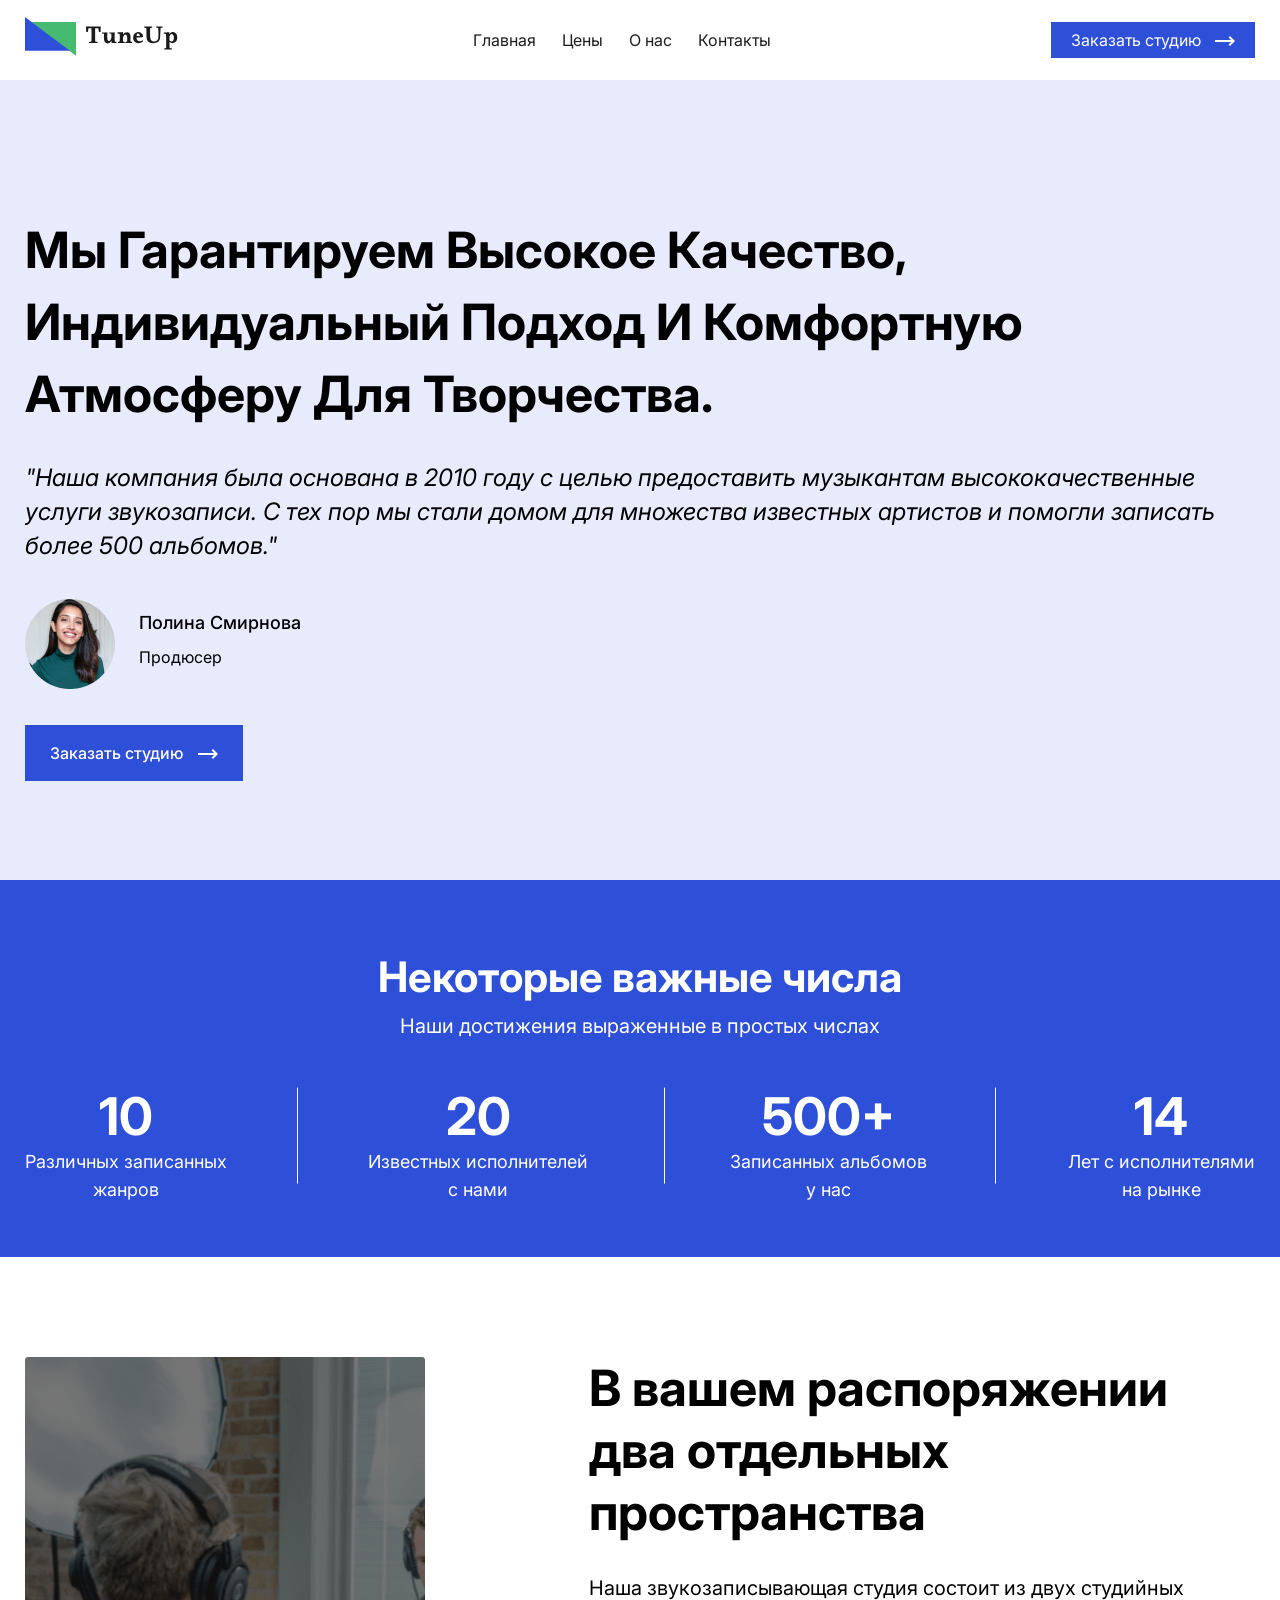
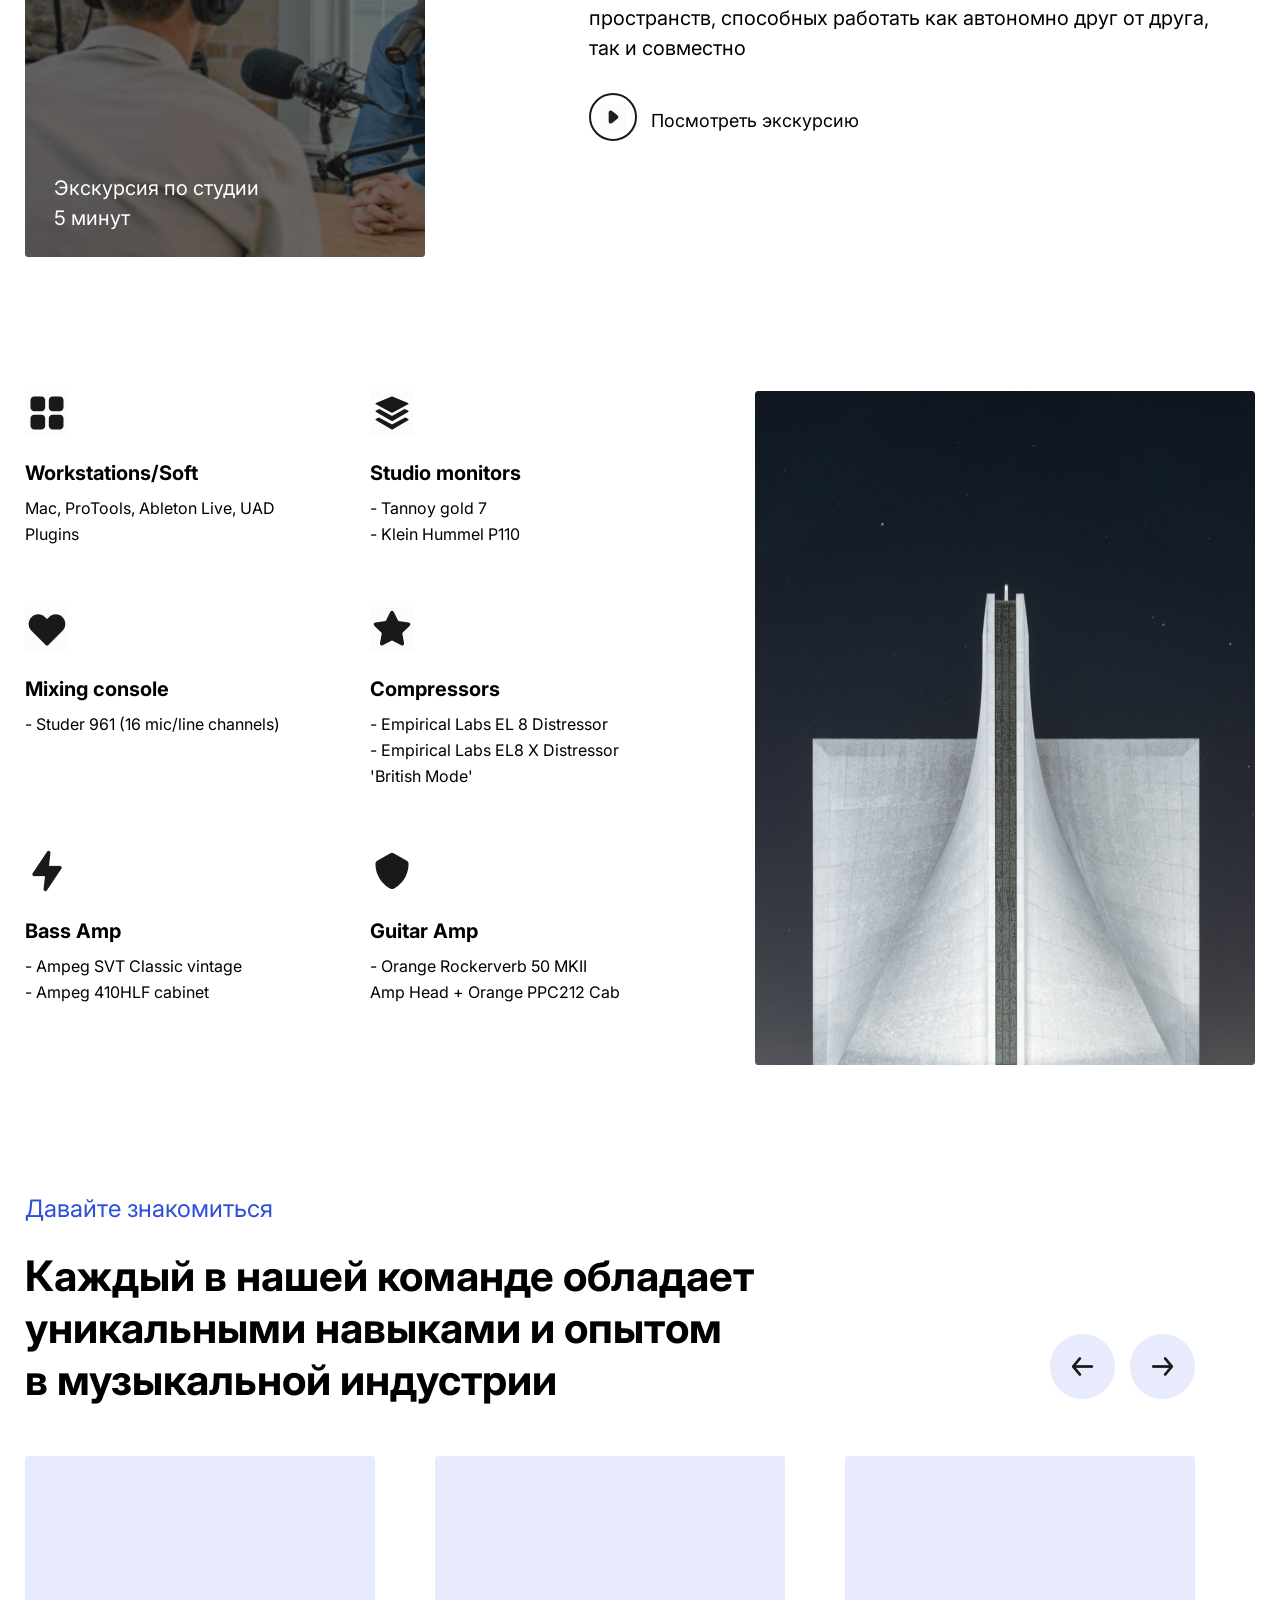
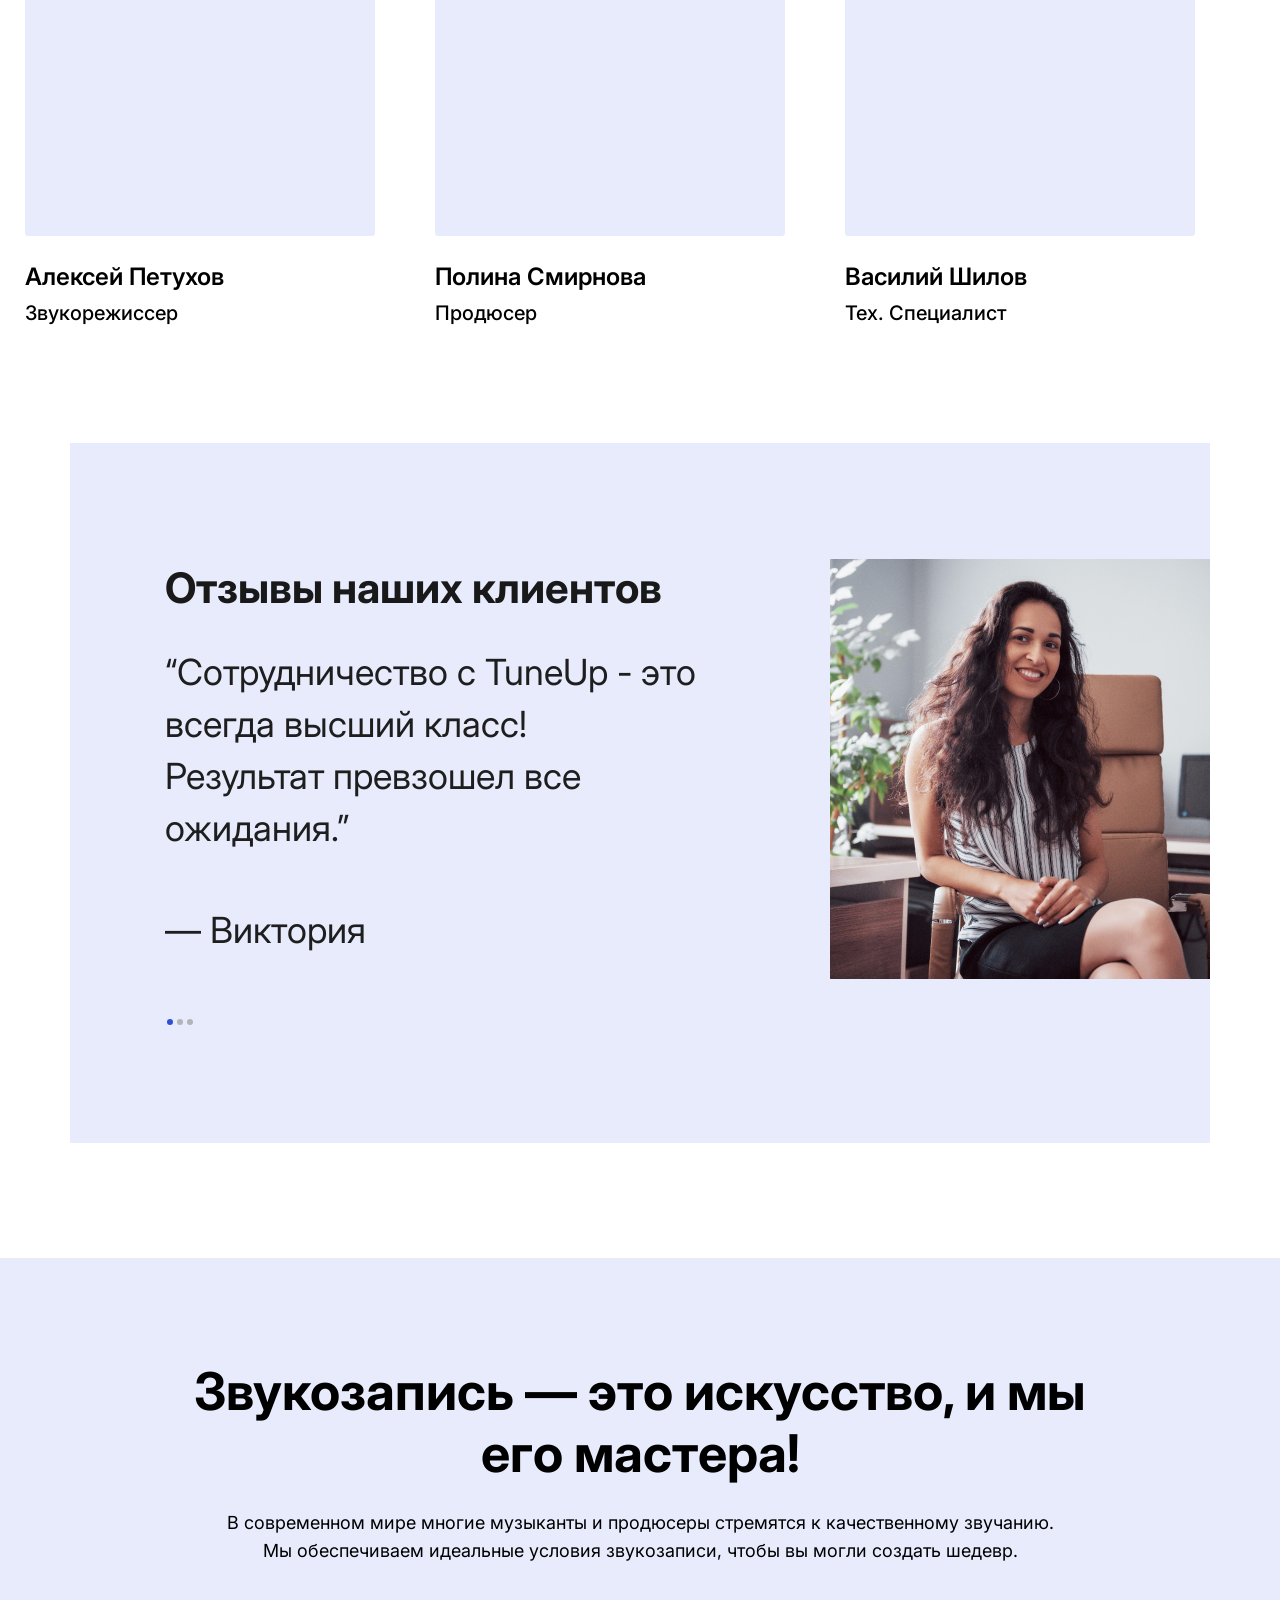
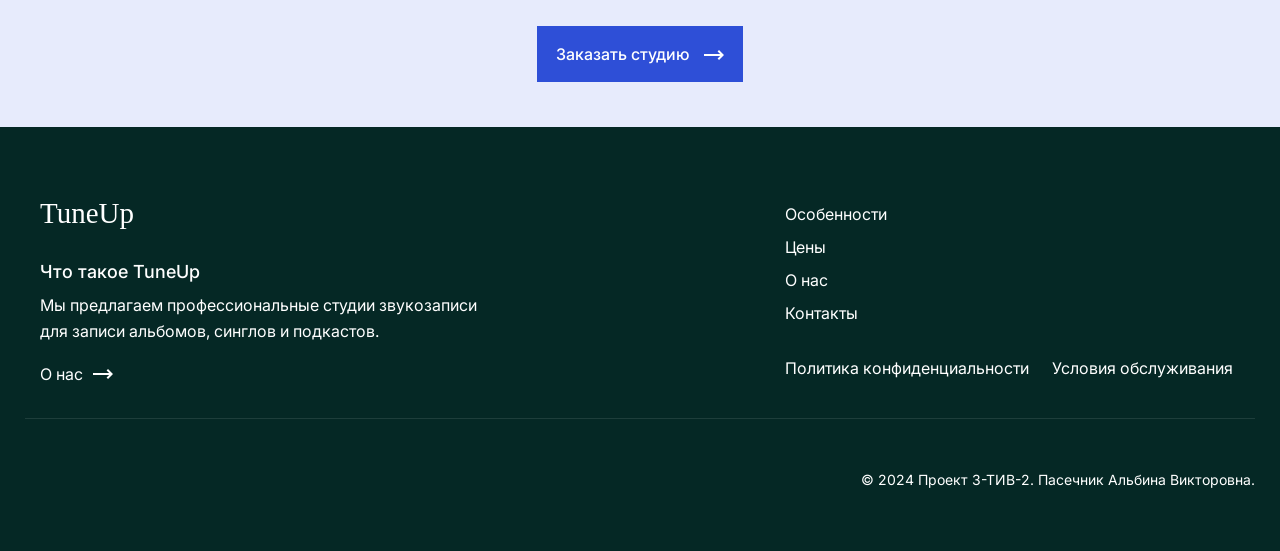
==== about.html @ cd6bf5fb "Add files via upload" ====
<!DOCTYPE html>
<html lang="ru">

<head>
    <meta charset="UTF-8">
    <meta name="viewport" content="width=device-with, initial-scale=1.0, user-scalable=0">
    <title>TuneUp - О нас</title>
    <link rel="stylesheet" href="css/reset.css">
    <link rel="stylesheet" href="css/slick.css">
    <link rel="stylesheet" href="css/style.css">
    <link rel="preconnect" href="https://fonts.googleapis.com">
    <link rel="preconnect" href="https://fonts.gstatic.com" crossorigin>
    <link
        href="https://fonts.googleapis.com/css2?family=Inter:ital,opsz,wght@0,14..32,100..900;1,14..32,100..900&display=swap"
        rel="stylesheet">
</head>

<body>
    <header id="header">
        <div class="container">
            <div class="header__top">
                <div class="logo">
                    <a href="main.html">
                        <img src="img/Logo.svg" alt="">
                    </a>
                </div>
                <nav class="menu">
                    <div class="menu__btn">
                        <span></span>
                    </div>
                    <ul class="menu__list">
                        <li><a href="main.html">Главная</a></li>
                        <li><a href="price.html">Цены</a></li>
                        <li><a href="about.html">О нас</a></li>
                        <li><a href="contacts.html">Контакты</a></li>
                    </ul>
                </nav>
                <div class="header-btn">
                    <a href="">Заказать студию</a>
                    <img src="img/long_right.svg" alt="">
                </div>
            </div>
        </div>
    </header>
    <section id="about__info">
        <div class="container">
            <div class="about__info-content">
                <h1 class="about__info-title">Мы гарантируем высокое качество, индивидуальный подход и комфортную
                    атмосферу для творчества.</h1>
                <p class="about__info-text">"Наша компания была основана в 2010 году с целью предоставить музыкантам
                    высококачественные услуги звукозаписи. С тех пор мы стали домом для множества известных артистов и
                    помогли записать более 500 альбомов."</p>
                <div class="about__info-signature">
                    <img src="img/Rectangle 379.png" alt="">
                    <div>
                        <div class="about__info-signature-name">Полина Смирнова</div>
                        <div class="about__info-signature-job">Продюсер</div>
                    </div>
                </div>
                <div class="about__info-btn">
                    <a href="#">Заказать студию</a>
                    <img src="img/long_right.svg" alt="">
                </div>
            </div>
        </div>
    </section>
    <section id="numbers">
        <div class="container">
            <div class="numbers__content">
                <h1>Некоторые важные числа</h1>
                <p class="numbers__content-text">Наши достижения выраженные в простых числах</p>
                <div class="numbers__goals">
                    <div class="numbers__goals-item">
                        <h2>10</h2>
                        <p>Различных записанных <br />жанров</p>
                    </div>
                    <div class="numbers__goals-item">
                        <h2>20</h2>
                        <p>Известных исполнителей <br />с нами</p>
                    </div>
                    <div class="numbers__goals-item">
                        <h2>500+</h2>
                        <p>Записанных альбомов <br /> у нас</p>
                    </div>
                    <div class="numbers__goals-item">
                        <h2>14</h2>
                        <p>Лет с исполнителями <br /> на рынке</p>
                    </div>
                </div>
            </div>
        </div>
    </section>
    <section id="tour">
        <div class="container">
            <div class="tour__content">
                <div class="tour__img">
                    <img src="img/Group 15.png" alt="">
                    <p>Экскурсия по студии 5 минут</p>
                </div>
                <div class="tour__text">
                    <h1>В вашем распоряжении два отдельных пространства</h1>
                    <p>Наша звукозаписывающая студия состоит из двух студийных пространств, способных работать как
                        автономно друг от друга, так и совместно</p>
                    <div class="tour__text-btn">
                        <a href="#">
                            <img src="img/Group 21.svg" alt="">
                        </a>
                        <a href="#">
                            <div class="tour__text-btn-a">Посмотреть экскурсию</div>
                        </a>
                    </div>
                </div>
            </div>
        </div>
    </section>
    <section id="tools">
        <div class="container">
            <div class="tools__container">
                <div class="tools__table">
                    <div class="tools__table-item">
                        <div class="tools__table-icon"><img src="img/Grid.svg" alt=""></div>
                        <div class="tools__table-title">Workstations/Soft</div>
                        <div class="tools__table-text">Mac, ProTools, Ableton Live, UAD Plugins</div>
                    </div>
                    <div class="tools__table-item">
                        <div class="tools__table-icon"><img src="img/Grid2.svg" alt=""></div>
                        <div class="tools__table-title">Studio monitors</div>
                        <div class="tools__table-text">- Tannoy gold 7<br />- Klein Hummel P110</div>
                    </div>
                    <div class="tools__table-item">
                        <div class="tools__table-icon"><img src="img/heart.svg" alt=""></div>
                        <div class="tools__table-title">Mixing console</div>
                        <div class="tools__table-text">- Studer 961 (16 mic/line channels)</div>
                    </div>
                    <div class="tools__table-item">
                        <div class="tools__table-icon"><img src="img/star.svg" alt=""></div>
                        <div class="tools__table-title">Compressors</div>
                        <div class="tools__table-text">- Empirical Labs EL 8 Distressor<br />- Empirical Labs EL8 X
                            Distressor 'British Mode'</div>
                    </div>
                    <div class="tools__table-item">
                        <div class="tools__table-icon"><img src="img/flash.png" alt=""></div>
                        <div class="tools__table-title">Bass Amp</div>
                        <div class="tools__table-text">- Ampeg SVT Classic vintage<br />- Ampeg 410HLF cabinet</div>
                    </div>
                    <div class="tools__table-item">
                        <div class="tools__table-icon"><img src="img/shield.png" alt=""></div>
                        <div class="tools__table-title">Guitar Amp</div>
                        <div class="tools__table-text">- Orange Rockerverb 50 MKII Amp Head + Orange PPC212 Cab</div>
                    </div>
                </div>
                <img class="tools-img" src="img/Rectangle.png" alt="">
            </div>
        </div>
    </section>
    <section id="command">
        <div class="container">
            <div class="command__content">
                <div class="">
                    <div class="command__content-sub">Давайте знакомиться</div>
                    <h1>Каждый в нашей команде обладает уникальными навыками и опытом<br /> в музыкальной индустрии</h1>
                </div>
                <div class="command__arrows">
                    <div class="command-prev"><img src="img/Group 2.png" alt=""></div>
                    <div class="command-next"><img src="img/Group.png" alt=""></div>
                </div>
            </div>
            <div class="command__slider">
                <div class="command__slider__item">
                    <img src="img/photo.png" alt="">
                    <div class="command__slider__item-name">Алексей Петухов</div>
                    <div class="command__slider__item-job">Звукорежиссер</div>
                </div>
                <div class="command__slider__item">
                    <img src="img/photo.png" alt="">
                    <div class="command__slider__item-name">Полина Смирнова</div>
                    <div class="command__slider__item-job">Продюсер</div>
                </div>
                <div class="command__slider__item">
                    <img src="img/photo.png" alt="">
                    <div class="command__slider__item-name">Василий Шилов</div>
                    <div class="command__slider__item-job">Тех. Специалист</div>
                </div>
                <div class="command__slider__item">
                    <img src="img/photo.png" alt="">
                    <div class="command__slider__item-name">Алексей Петухов</div>
                    <div class="command__slider__item-job">Звукорежиссер</div>
                </div>
                <div class="command__slider__item">
                    <img src="img/photo.png" alt="">
                    <div class="command__slider__item-name">Полина Смирнова</div>
                    <div class="command__slider__item-job">Продюсер</div>
                </div>
                <div class="command__slider__item">
                    <img src="img/photo.png" alt="">
                    <div class="command__slider__item-name">Василий Шилов</div>
                    <div class="command__slider__item-job">Тех. Специалист</div>
                </div>
            </div>
        </div>
    </section>
    <section id="review">
        <div class="container">
            <div class="review__content">
                <div class="review-slider__item">
                    <div class="review-slider__item-content">
                        <div class="review-slider__item-info">
                            <h3 class="review-slider__title">Отзывы наших клиентов</h3>
                            <p class="review-slider__text">“Сотрудничество с TuneUp - это всегда высший класс! <br /> Результат превзошел все ожидания.”</p>
                            <p class="review-slider__text-name">— Виктория</p>
                        </div>
                        <div class="review-slider__item-photo">
                            <img src="img/case.png" alt="">
                        </div>
                    </div>
                </div>
                <div class="review-slider__item">
                    <div class="review-slider__item-content">
                        <div class="review-slider__item-info">
                            <h3 class="review-slider__title">Отзывы наших клиентов</h3>
                            <p class="review-slider__text">“Сотрудничество с TuneUp - это всегда высший класс! <br /> Результат превзошел все ожидания.”</p>
                            <p class="review-slider__text-name">— Виктория</p>
                        </div>
                        <div class="review-slider__item-photo">
                            <img src="img/case.png" alt="">
                        </div>
                    </div>
                </div>
                <div class="review-slider__item">
                    <div class="review-slider__item-content">
                        <div class="review-slider__item-info">
                            <h3 class="review-slider__title">Отзывы наших клиентов</h3>
                            <p class="review-slider__text">“Сотрудничество с TuneUp - это всегда высший класс! <br /> Результат превзошел все ожидания.”</p>
                            <p class="review-slider__text-name">— Виктория</p>
                        </div>
                        <div class="review-slider__item-photo">
                            <img src="img/case.png" alt="">
                        </div>
                    </div>
                </div>
            </div>
        </div>
    </section>
    <section id="CTA">
        <div class="container">
            <div class="CTA__content">
                <h3 class="CTA__title">Звукозапись — это искусство,
                    и мы его мастера! </h3>
                <p class="CTA__info">В современном мире многие музыканты и продюсеры стремятся к качественному
                    звучанию. </br>Мы обеспечиваем идеальные условия звукозаписи, чтобы вы могли создать шедевр.</p>
                <div class="CTA__btn">
                    <a href="">Заказать студию</a>
                    <img src="img/long_right.svg" alt="">
                </div>
            </div>
        </div>
    </section>
    </main>
    <footer id="footer">
        <div class="container">
            <div class="footer-box">
                <div class="footer__column footer__info">
                    <div class="footer__logo">TuneUp </div>
                    <div class="footer__text">
                        <h3>Что такое TuneUp </h3>
                        <p>Мы предлагаем профессиональные студии звукозаписи для записи альбомов, синглов и подкастов.
                        </p>
                    </div>
                    <div class="footer__link">
                        <a href="about.html">
                            <p>О нас</p>
                        </a>
                        <img src="img/long_right.svg" alt="">

                    </div>
                </div>
                <div class="footer__column">
                    <div class="footer-list">
                        <ul>
                            <li><a href="#">Особенности</a></li>
                            <li><a href="price.html">Цены</a></li>
                            <li><a href="about.html">О нас</a></li>
                            <li><a href="contacts.html">Контакты </a></li>
                        </ul>
                    </div>
                    <div class="footer__legal">
                        <p class="footer-legal">Политика конфиденциальности</p>
                        <p>Условия обслуживания</p>
                    </div>
                </div>
            </div>
            <div class="down">
                © 2024 Проект 3-ТИВ-2. Пасечник Альбина Викторовна.
            </div>
        </div>
    </footer>

    <script src="https://ajax.googleapis.com/ajax/libs/jquery/3.6.4/jquery.min.js"></script>
    <script src="js/slick.min.js"></script>
    <script src="js/about.js"></script>
    <script src="js/main.js"></script>
</body>

</html>
---- css/style.css ----
* {
    box-sizing: border-box;
}

body {
    font-family: "Inter", serif;
    font-size: 16px;
    line-height: 26px;
}

a {
    text-decoration: none;
    color: inherit;
}

.container {
    max-width: 1230px;
    margin: 0 auto;
}

.header__top {
    display: flex;
    justify-content: space-between;
    height: 80px;
    align-items: center;
}

.menu__list {
    display: flex;
}

.menu__list li+li {
    padding-left: 26px;
}

.menu__list a {
    color: #1E1E1E;
    font-weight: 400;
}

.menu__list a:hover {
    color: #2E4FD7;
    font-weight: 700;
}

.header-btn {
    font-weight: 400;
    color: #FFFFFF;
    background-color: #2E4FD7;
    padding: 5px 20px;
}

.header-btn a {
    margin-right: 10px;
}

.header__content {
    display: grid;
    grid-template-columns: 1fr 1fr;
    align-items: center;
    gap: 105px;
    padding: 145px 0;
}

.text-content {
    display: flex;
    flex-direction: column;
    justify-content: center;
    min-width: 635px;
}

.header__content-title {
    color: #191919;
    font-weight: 700;
    font-size: 50px;
    line-height: 72px;
    text-transform: capitalize;
    margin-bottom: 26px;
}

.header__content-desc {
    color: #1E1E1E;
    line-height: 30px;
    margin-bottom: 65px;
    font-size: 20px;
    max-width: 580px;
}

.btn-container {
    display: flex;
    align-items: center;
}

.header__content-btn {
    font-weight: 500;
    color: #FFFFFF;
    background-color: #2E4FD7;
    padding: 15px 19px;
    align-self: flex-start;
    margin-right: 24px;
}

.header__content-btn a {
    margin-right: 10px;
}

.header__content-subdesc {
    font-weight: 400;
    max-width: 215px;
}

.img-content img {
    max-width: 100%;
    height: auto;
}

.more__content {
    display: grid;
    grid-template-columns: 1fr 1.3fr;
    gap: 164px;
    padding: 131px 45px 152px 45px;
}

.more__content-list {
    display: flex;
    flex-direction: column;
    gap: 50px;
}

.mc-item {
    display: flex;
    gap: 25px;
}

.mc-icon {
    display: flex;
    align-items: flex-start;
    justify-content: center;
}

.mc-text h3 {
    font-weight: 700;
    font-size: 20px;
    margin-bottom: 8px;
    line-height: 30px;
    color: #1E1E1E;
}

.mc-text p {
    font-weight: 400;
    max-width: 330px;
    color: #1E1E1E;
}

.mc-desc h1 {
    font-size: 50px;
    font-weight: 700;
    line-height: 62px;
    margin-bottom: 20px;
    color: #191919;
}

.mc-desc p {
    font-size: 20px;
    font-weight: 400;
    line-height: 30px;
    margin-bottom: 38px;
    color: #1E1E1E;
}

.mc-btn {
    font-weight: 500;
    color: #FFFFFF;
    background-color: #2E4FD7;
    padding: 15px 25px;
    width: auto;
    max-width: fit-content;
}

.mc-btn a {
    margin-right: 10px;
}

.features__title {
    font-size: 52px;
    line-height: 62px;
    font-weight: 700;
    color: #191919;
    margin: 132px 0px 38px 45px;
}

.features__container {
    padding: 0 45px 132px;
    display: grid;
    grid-template-columns: repeat(2, 1fr);
    gap: 48px 30px;
}

.features-item {
    display: flex;
    align-items: start;
    gap: 40px;
    max-width: 540px;
}

.features-item h3 {
    font-weight: 700;
    font-size: 24px;
    line-height: 34px;
    margin-bottom: 8px;
    color: #18191F;
}

.features-item p {
    color: #1E1E1E;
}

.case__content {
    margin: 115px 45px;
    background-color: #E7EBFC;
}

.case-slider__item-content {
    display: flex;
    justify-content: space-between;
}

.case-slider__item-info {
    max-width: 588px;
    margin: 119px 47px 116px 95px;
}

.case-slider__title {
    font-size: 42px;
    font-weight: 700;
    line-height: 52px;
    color: #191919;
    margin-bottom: 32px;
}

.case-slider__text {
    font-size: 36px;
    line-height: 52px;
    color: #1E1E1E;
    margin-bottom: 59px;
}

.case-slider__link-box {
    display: flex;
    align-items: center;
    font-weight: 500;
    color: #2E4FD7;
    margin-bottom: 30px;
}

.case-slider__link {
    margin-right: 10px;
}

.case-slider__icon {
    width: 20px;
    height: 10px;
}

.case-slider__item-photo {
    margin-top: 116px;
}

.case-dots {
    list-style: none;
    position: absolute;
    display: flex;
    top: 80%;
    left: 8.5%;
}

.case-dots button {
    border: none;
    background-color: #B4B4B4;
    font-size: 0;
    padding: 0;
    width: 6px;
    height: 6px;
    border-radius: 4px;
    cursor: pointer;
    margin-right: 4px;
}

.case-dots .slick-active button {
    background-color: #2E4FD7;
}

.process__title {
    font-size: 42px;
    line-height: 52px;
    font-weight: 700;
    margin-bottom: 52px;
    margin-left: 45px;
}

.process__steps {
    display: flex;
    justify-content: space-between;
    align-items: center;
    gap: 30px;
    margin: 0 45px 50px 45px;
}

.process__steps-item h3 {
    font-size: 22px;
    line-height: 34px;
    font-weight: 700;
    margin-bottom: 52px;
    margin-bottom: 4px;
}

.process__steps-item p {
    max-width: 255px;
}

.indicate {
    display: flex;
    align-items: center;
    margin-bottom: 16px;
}

.ind-line {
    margin-left: 24px;
}

#CTA {
    background-color: #E7EBFC;
}

.CTA__content {
    padding: 103px 140px 45px 140px;
    display: grid;
}

.CTA__title {
    font-size: 52px;
    line-height: 62px;
    font-weight: 700;
    text-align: center;
    margin-bottom: 24px;
}

.CTA__info {
    font-size: 18px;
    line-height: 28px;
    text-align: center;
    margin-bottom: 61px;
}

.CTA__btn {
    font-weight: 500;
    color: #FFFFFF;
    background-color: #2E4FD7;
    padding: 15px 19px;
    width: auto;
    max-width: fit-content;
    margin: auto;
}

.CTA__btn a {
    margin-right: 10px;
}

#footer {
    background-color: #052825;
    color: #FFFFFF;
}

.footer-box {
    padding: 74px 15px 60px 15px;
    display: grid;
    grid-template-columns: 1fr 1fr;
    gap: 290px;
    position: relative;
}

.footer__column {
    margin-bottom: 22px;
}

.footer__info {
    max-width: 441px;
}

.footer__logo {
    font-family: "Alkalami", serif;
    font-weight: 400;
    font-size: 29px;
    line-height: 24px;
    margin-bottom: 33px;
}

.footer__text h3 {
    font-size: 18px;
    font-weight: 500;
    line-height: 28px;
    margin-bottom: 6px;
}

.footer__text p {
    margin-bottom: 17px;
}

.footer__link {
    display: flex;
    align-items: center;
}

.footer__link a {
    margin-right: 10px;
}

.footer-list li {
    list-style-type: none;
}

.footer-list li+li {
    margin-top: 7px;
}

.footer__legal {
    display: flex;
    margin-top: 29px;
}

.footer-legal {
    margin-right: 23px;
}

.footer-box::after {
    content: '';
    position: absolute;
    width: 100%;
    height: 1.4px;
    background-color: #fff;
    opacity: 10%;
    top: 85%;
}

.down {
    padding-bottom: 60px;
    font-size: 14px;
    line-height: 22px;
    display: flex;
    justify-content: flex-end;
}


#price {
    background-color: #052825;
    padding-bottom: 150px;
}

.price__title {
    display: flex;
    justify-content: center;
    padding-top: 122px;
}

.price__title h1 {
    font-size: 52px;
    line-height: 62px;
    font-weight: 700;
    text-align: center;
    color: #FFFFFF;
    max-width: 730px;
    left: 50%;
    margin-bottom: 53px;
}

.price__table {
    display: grid;
    grid-template-columns: 1fr 1fr 1fr;
    padding-bottom: 38px;
}

.price__table-item {
    background-color: #fff;
    margin: 0 30px 30px 0;
    padding: 40px 32px;
}

.table__item-title {
    font-size: 24px;
    font-weight: 700;
    line-height: 34px;
    color: #191919;
    margin-bottom: 12px;
}

.table__item-text {
    color: #191919;
    max-width: 286px;
    margin-bottom: 40px;
}

.text-marg {
    margin-bottom: 64px;
}

.price__item-link {
    display: flex;
    align-items: center;
}

.price__item-link a {
    color: #2E4FD7;
    font-size: 14px;
    font-weight: 500;
    line-height: 22px;
    margin-right: 8px;
}

.price__table-item img {
    margin-bottom: 50px;
}

.price__item-link img {
    margin: 0;
}

.price-btn {
    display: flex;
    justify-content: center;
}

.price-btn a {
    font-weight: 500;
    padding: 15px 10px 15px 25px;
    color: #FFFFFF;
}

.border-btn {
    padding: 15px 25px;
    border: 1px solid #fff;
}

#about__info {
    background-color: #E7EBFC;
}

.about__info-content {
    padding: 134px 0 99px;
}

.about__info-title {
    font-size: 50px;
    font-weight: 700;
    line-height: 72px;
    text-transform: capitalize;
    margin-bottom: 31px;
}

.about__info-text {
    font-size: 24px;
    line-height: 34px;
    font-style: italic;
    margin-bottom: 36px;
}

.about__info-signature {
    display: grid;
    grid-template-columns: auto 1fr;
    margin-bottom: 36px;
}

.about__info-signature img {
    margin-right: 24px;
}

.about__info-signature-name {
    font-size: 18px;
    line-height: 28px;
    font-weight: 500;
    margin-bottom: 7px;
    margin-top: 10px;
}

.about__info-signature-job {
    margin-bottom: 19px;
}

.about__info-btn {
    font-weight: 500;
    color: #FFFFFF;
    background-color: #2E4FD7;
    padding: 15px 25px;
    width: auto;
    max-width: fit-content;
}

.about__info-btn a {
    margin-right: 10px;
}

#numbers {
    background-color: #2E4FD7;
}

.numbers__content {
    padding: 71px 0 53px;
}

.numbers__content h1 {
    font-size: 42px;
    line-height: 52px;
    font-weight: 700;
    color: #FFFFFF;
    text-align: center;
    margin-bottom: 8px;
}

.numbers__content-text {
    font-size: 20px;
    line-height: 30px;
    color: #FFFFFF;
    text-align: center;
    margin-bottom: 45px;
}

.numbers__goals {
    display: flex;
    justify-content: space-between;
    align-items: center;
    position: relative;
}

.numbers__goals-item {
    text-align: center;
    color: #FFFFFF;
    position: relative;
}

.numbers__goals-item:not(:last-child)::after {
    content: '';
    position: absolute;
    top: 42%;
    right: -35%;
    transform: translateY(-50%);
    width: 1px;
    height: 82%;
    background-color: #fff;
}

.numbers__goals-item h2 {
    font-size: 52px;
    line-height: 62px;
    font-weight: 700;
}

.numbers__goals-item p {
    font-size: 18px;
    line-height: 28px;
}

.tour__content {
    margin: 100px 0;
    display: flex;
}

.tour__img {
    position: relative;
    margin-right: 164px;
}

.tour__img p {
    font-size: 20px;
    line-height: 30px;
    color: #FFFFFF;
    max-width: 214px;
    position: absolute;
    bottom: 0px;
    left: 0px;
    margin-left: 29px;
    margin-bottom: 31px;
}

.tour__text {
    max-width: 635px;
}

.tour__text h1 {
    font-size: 50px;
    line-height: 62px;
    font-weight: 700;
    margin-bottom: 30px;
}

.tour__text p {
    font-size: 20px;
    line-height: 30px;
    margin-bottom: 30px;
}

.tour__text-btn {
    display: flex;
    align-items: center;
}

.tour__text-btn img {
    margin-right: 14px;
}

.tour__text-btn-a {
    font-size: 18px;
    line-height: 28px;
}

.tools__container {
    margin: 127px 0;
    display: flex;
    justify-content: space-between;
}

.tools__table {
    display: grid;
    grid-template-columns: 1fr 1fr;
}

.tools__table-item {
    max-width: 255px;
    margin-right: 90px;
    margin-bottom: 60px;
}

.tools__table-icon {
    margin-bottom: 16px;
}

.tools__table-title {
    font-size: 20px;
    line-height: 30px;
    font-weight: 700;
    margin-bottom: 7px;
}

.command__content {
    margin-top: 100px;
    display: flex;
    justify-content: space-between;
    align-items: center;
}

.command__content h1 {
    font-size: 42px;
    line-height: 52px;
    font-weight: 700;
    max-width: 760px;
    margin-bottom: 50px;
}

.command__content-sub {
    font-size: 24px;
    line-height: 34px;
    color: #2E4FD7;
    margin-bottom: 24px;
}

.command__slider {
    display: flex;
    justify-content: space-between;
    margin-bottom: 100px;
}

.command__slider__item img {
    margin-bottom: 24px;
}

.command__slider__item-name {
    font-weight: 600;
    font-size: 24px;
    line-height: 34px;
    margin-bottom: 4px;
}

.command__slider__item-job {
    font-weight: 500;
    font-size: 20px;
    line-height: 30px;
}

.command__arrows {
    align-self: end;
    display: flex;
    margin-bottom: 50px;
}

.command-prev {
    margin-right: 15px;
}

.command-next {
    margin-right: 60px;
}

.review__content {
    margin: 115px 45px;
    background-color: #E7EBFC;
}

.review-slider__item-content {
    display: flex;
    justify-content: space-between;
}

.review-slider__item-info {
    max-width: 588px;
    margin: 119px 47px 116px 95px;
}

.review-slider__title {
    font-size: 42px;
    font-weight: 700;
    line-height: 52px;
    color: #191919;
    margin-bottom: 32px;
}

.review-slider__text {
    font-size: 36px;
    line-height: 52px;
    color: #1E1E1E;
    margin-bottom: 50px;
}

.review-slider__text-name {
    font-size: 36px;
    line-height: 52px;
    color: #1E1E1E;
    margin-bottom: 71px;
}

.review-slider__item-photo {
    margin-top: 116px;
}

.review-dots {
    list-style: none;
    position: absolute;
    display: flex;
    top: 80%;
    left: 8.5%;
}

.review-dots button {
    border: none;
    background-color: #B4B4B4;
    font-size: 0;
    padding: 0;
    width: 6px;
    height: 6px;
    border-radius: 4px;
    cursor: pointer;
    margin-right: 4px;
}

.review-dots .slick-active button {
    background-color: #2E4FD7;
}

#Tune-contacts {
    background-color: #E7EBFC;
    position: relative;
}

.Tune-contacts__content {
    padding: 109px 0 72px;
    max-width: 480px;
}

.Tune-contacts__content h1 {
    font-size: 55px;
    line-height: 72px;
    font-weight: 700;
    margin-bottom: 29px;
}

.Tune-contacts__content p {
    font-size: 20px;
    line-height: 32px;
    margin-bottom: 98px;
}

.Tune-contacts-btns {
    display: flex;
}

.Tune-contacts-btns a {
    padding: 15px 12px 18px;
}

.btn__one-text {
    font-size: 14px;
    font-weight: 600;
}

.btn__two-text {
    font-size: 14px;
    font-weight: 600;
}

.btn__one {
    background-color: #2E4FD7;
    color: #FFFFFF;
    margin-right: 30px;
}

.btn__two {
    background-color: #FFFFFF;
    color: #2E4FD7;
    border: solid;
    border-width: 1px;
    border-color: #2E4FD7;
}

.contacts__form {
    position: absolute;
    top: 125px;
    right: 26%;
    max-width: 487px;
    border: solid;
    border-width: 1px;
    border-color: #B4B4B4;
    padding: 36px 30px 26px;
    background-color: #fff;
}

.contacts__form__content h2 {
    font-size: 28px;
    font-weight: 600;
    margin-bottom: 10px;
}

.contacts__form__content p {
    font-size: 18px;
    line-height: 30px;
    color: #64626A;
    max-width: 427px;
    margin-bottom: 24px;
}

.contacts_form-text {
    display: flex;
    justify-content: space-between;
}

.contacts_form-text h3 {
    display: flex;
    font-weight: 500;
    margin-bottom: 11px;
}

.form-dot {
    color: #2E4FD7;
}

.contacts_form-text input {
    width: 204px;
    min-height: 52px;
    padding: 18px;
    border: solid;
    border-width: 1px;
    border-color: #b3b1b7;
    margin-bottom: 24px;
}

.contacts_form-text input::placeholder {
    font-size: 14px;
    color: #b3b1b7;
}

.contacts_form-group h3 {
    display: flex;
    font-weight: 500;
    margin-bottom: 11px;
}

.contacts_form-group select {
    width: 100%;
    min-height: 52px;
    padding: 18px;
    border: solid;
    border-width: 1px;
    border-color: #b3b1b7;
    margin-bottom: 24px;
    color: #b3b1b7;
    font-size: 14px;
}

.contacts_form-group select:hover {
    cursor: pointer;
}

.selected {
    display: none;
}

.contacts_form-message h3 {
    display: flex;
    font-weight: 500;
    margin-bottom: 11px;
}

.contacts_form-message textarea {
    min-width: 427px;
    min-height: 122px;
    padding: 18px;
    border: solid;
    border-width: 1px;
    border-color: #b3b1b7;
    margin-bottom: 28px;
    resize: vertical;
    font-size: 14px;
    font-family: "Inter", serif;
}

textarea::placeholder {
    color: #b3b1b7;
}

.contacts__btn {
    background-color: #2E4FD7;
    color: #FFFFFF;
    padding: 17px 0 19px;
    border: none;
    font-weight: 600;
    font-family: "Inter", serif;
    width: 100%;
}

#adress {
    margin-top: 221px;
    padding: 88px 0;
}

.adress__title {
    display: flex;
    justify-content: space-between;
    margin-bottom: 87px;
}

.adress__title h1 {
    font-size: 52px;
    line-height: 62px;
    font-weight: 700;
}

.adress__title p {
    color: #64626A;
    line-height: 30px;
    font-size: 20px;
    max-width: 476px;
    margin-right: 99px;
}

.adress__map {
    display: flex;
    justify-content: space-between;
}

.adress__map-text img {
    margin-bottom: 30px;
}

.adress__map-text h2 {
    font-size: 32px;
    line-height: 38px;
    font-weight: 700;
    margin-bottom: 10px;
}

.adress__map-text p {
    font-size: 20px;
    line-height: 30px;
    color: #1E1E1E;
    margin-bottom: 29px;
}

.adress__map-text a {
    color: #2E4FD7;
    font-size: 20px;
    font-weight: 600;
}

@media (max-width: 390px) {
    .logo {
        margin-left: 30px;
    }

    .menu__list {
        display: none;
        position: absolute;
        top: 85px;
        width: 100%;
        left: 0;
        text-align: center;
        background-color: #e9e9e9
    }

    .menu__list li+li {
        padding-left: 0;
    }

    .menu__list a {
        display: block;
        padding: 10px 0;

    }

    .header-btn {
        display: none;
    }

    .menu__btn {
        width: 35px;
        height: 20px;
        position: relative;
        margin-right: 30px;
    }

    .menu__btn span {
        position: absolute;
        width: 100%;
        height: 3px;
        background-color: #2E4FD7;
        top: 8px;
    }

    .menu__btn::after,
    .menu__btn::before {
        content: "";
        width: 100%;
        height: 3px;
        background-color: #2E4FD7;
        position: absolute;
    }

    .menu__btn::after {
        top: 0;
    }

    .menu__btn::before {
        bottom: 0;
    }

    .header__content {
        display: block;
        padding: 30px 0 0 34px;
    }

    .header__content-title {
        font-size: 32px;
        line-height: 40px;
        max-width: 322px;
        margin-bottom: 20px;
    }

    .header__content-desc {
        font-size: 15px;
        max-width: 322px;
        margin-bottom: 39px;
    }

    .btn-container {
        display: block;
    }

    .header__content-btn {
        text-align: center;
        max-width: 322px;
        ;
        margin: 0 0 5px 0;
    }

    .header__content-subdesc {
        text-align: center;
        max-width: 322px;
        font-size: 15px;
        margin-bottom: 20px;
    }

    .img-content img {
        max-width: 322px;
        max-height: 384px;
    }

    .text-content {
        min-width: 322px;
    }

    .more__content {
        grid-template-columns: repeat(1, 1fr);
        grid-template-rows: repeat(1, 1fr);
        grid-gap: 1px;
        padding: 88px 32px 0;
        max-width: 322px;
    }

    .more__content-list {
        margin-bottom: 39px;
    }

    .mc-desc h1 {
        font-size: 30px;
        line-height: 40px;
        margin-bottom: 16px;
    }

    .mc-desc p {
        font-size: 15px;
        margin-bottom: 30px;
    }

    .mc-btn {
        text-align: center;
        max-width: 322px;
    }

    .features__title {
        font-size: 30px;
        line-height: 40px;
        max-width: 322px;
        margin-top: 60px;
    }

    .features__container {
        grid-template-columns: repeat(1, 1fr);
        grid-template-rows: repeat(1, 1fr);
        grid-gap: 1px;
        padding: 0 32px;
        max-width: 322px;
    }

    .features-item img {
        width: 54px;
        height: 54px;
        margin-right: 0;
    }

    .features-text {
        min-width: 243px;
        margin-bottom: 25px;
    }

    .features-text h3 {
        font-size: 20px;
        line-height: 30px;
    }

    .features-text p {
        font-size: 14px;
    }

    .case__content {
        margin: 45px 32px;
    }

    .case-slider__item {
        max-width: 325px;
    }

    .case-slider__item-info {
        margin: 23px 20px 12px;
    }

    .case-slider__item-content {
        display: block;
        max-height: 708px;
    }

    .case-slider__title {
        font-size: 32px;
        margin-bottom: 18px;
        text-align: center;
    }

    .case-slider__text {
        font-size: 15px;
        line-height: 28px;
        margin-bottom: 26px;
    }

    .case-slider__link-box {
        margin: 0;
    }

    .case-slider__item-photo {
        width: 325px;
        height: 399px;
        margin: 0 0 40px;
    }

    .case-slider__item-photo img {
        object-fit: contain;
        width: 100%;
        height: 100%;
    }

    .case-slider__link-box {
        text-align: center;
    }

    .case-dots {
        top: 93%;
        left: 45.5%;
    }

    .process__title {
        font-size: 30px;
        line-height: 40px;
        margin-bottom: 26px;
        max-width: 322px;
    }

    .process__steps {
        max-width: 322px;
        display: block;
    }

    .process__steps-item p {
        margin-bottom: 16px;
    }

    .CTA__content {
        padding: 20px 32px 36px;
        ;
    }

    .CTA__title {
        font-size: 32px;
        line-height: 40px;
        margin-bottom: 24px;
    }

    .CTA__info {
        font-size: 15px;
        margin-bottom: 42px;
    }

    .CTA__btn {
        text-align: center;
        max-width: 327px;
        margin: 0;
    }

    .footer-box {
        display: block;
        padding: 40px 32px 18px;
    }

    .footer__logo {
        font-size: 24px;
        margin-bottom: 13px;
    }

    .footer__text h3 {
        font-size: 16px;
    }
    .footer__text p{
        font-size: 15px;
        margin-bottom: 18px;
    }
    .footer__link{
        margin-bottom: 36px;
    }
    .footer-list{
        font-size: 13px;
        margin-bottom: 18px;
    }
    .footer__legal{
        font-size: 10px;
        margin: 0;
        margin-bottom: 18px;
    }
    .footer-box::after{
        top: 95%;
        max-width: 327px;
    }
    .down{
        padding: 0;
        padding-bottom: 29px;
        font-size: 11px;
        margin: 0 32px;
    }
    #price{
        padding-bottom: 85px;
    }
    .price__title{
        padding-top: 39px;
    }
    .price__table {
        grid-template-columns: repeat(1, 1fr);
        grid-template-rows: repeat(1, 1fr);
        grid-gap: 1px;
    }
    .item-hide{
        display: none;
    }
    .price__title h1{
        margin-bottom: 40px;
        font-size: 32px;
        line-height: 40px;
    }
    .price__table-item{
        margin: 0 20px 39px;
    }
    .about__info-content{
        padding: 29px 32px 48px;
    }
    .about__info-title{
        font-size: 24px;
        line-height: 32px;
        max-width: 322px;
        text-transform:none;
        margin-bottom: 19px;
    }
    .about__info-text{
        font-size: 16px;
        margin-bottom: 26px;
    }
    .about__info-btn{
        text-align: center;
        max-width: 322px;
    }
    .numbers__content{
        padding: 43px 32px 10px;
    }
    .numbers__goals{
        display: block;
    }
    .numbers__content h1{
        font-size: 32px;
        line-height: 40px;
        margin-bottom: 8px;
    }
    .numbers__goals-item{
        margin-bottom: 43px;
    }
    .numbers__content-text{
        font-size: 16px;
        line-height: 30px;
        margin-bottom: 43px;
    }
    .tour__content{
        flex-direction: column-reverse;
        margin: 53px 32px 60px;
    }
    .tour__text h1{
        font-size: 32px;
        line-height: 40px;
        margin-bottom: 31px;
    }
    .tour__text-btn {
        justify-content: center;
        margin-bottom: 31px;
    }
    .tour__img{
        margin-right: 0;
    }
    .tour__img img{
        max-width: 283px;
        margin: 0 21px;
    }
    .tour__img p {
        margin-left: 50px;
        margin-bottom: 30px;
    }
    .tools-img{
        display: none;
    }
    .tools__container{
        margin: 69px 60px 31px;
    }
    .tools__table{
        grid-template-columns: repeat(1, 1fr);
    grid-template-rows: repeat(1, 1fr);
    grid-gap: 1px;
    }
    .tools__table-item{
        margin: 0;
        margin-bottom: 10px;
    }
    .command__content{
        margin: 21px 32px 30px;

    }
    .command__content-sub{
        font-size: 16px;
        margin-bottom: 13px;
    }
    .command__content h1{
        font-size: 24px;
        line-height: 32px;
    }
    .command__arrows{
        display: none;
    }
    .command__slider__item{
        opacity: 0.5;
        text-align: center;
    }
    .command__slider__item.slick-center{
        opacity: 1;
        text-align: center;
    }
    .review__content {
        margin: 45px 32px;
    }

    .review-slider__item {
        max-width: 325px;
    }

    .review-slider__item-info {
        margin: 23px 20px 12px;
    }

    .review-slider__item-content {
        display: block;
        max-height: 708px;
    }

    .review-slider__title {
        font-size: 24px;
        margin-bottom: 20px;
        text-align: center;
        line-height: 32px;
    }

    .review-slider__text {
        font-size: 16px;
        line-height: 28px;
        margin-bottom: 12px;
    }
    .review-slider__text-name{
        font-size: 16px;
        line-height: 28px;
        margin-bottom: 37px;
    }

    .review-slider__link-box {
        margin: 0;
    }

    .review-slider__item-photo {
        width: 325px;
        height: 399px;
        margin: 0 0 40px;
    }

    .review-slider__item-photo img {
        object-fit: contain;
        width: 100%;
        height: 100%;
    }

    .review-slider__link-box {
        text-align: center;
    }

    .review-dots {
        top: 93%;
        left: 45.5%;
    }
    #Tune-contacts{
        position: static;
    }
    .Tune-contacts__content{
        padding: 53px 34px 291px;
    }
    .Tune-contacts__content h1{
        font-size: 36px;
        line-height: 40px;
        max-width: 322px;
        margin-bottom: 16px;
    }
    .Tune-contacts__content p{
        font-size: 14px;
        line-height: 24px;
        margin-bottom: 29px;
    }
    .Tune-contacts-btns{
        flex-wrap: wrap;
    }
    .Tune-contacts-btns a{
        padding: 9px 25px;
    }
    .btn__one{
        width: 100%;
        margin-right: 0;
        margin-bottom: 11px;
    }
    .btn__two{
        width: 100%;
        margin-bottom: 53px;
    }
    .contacts__form{
        top: 495px;
        max-width: 355px;
        right: 5%;
        padding: 25px 21px;
    }
    .contacts__form__content h2{
        margin-bottom: 9px;
    }
    .contacts__form__content p{
        font-size: 15px;
    }
    .contacts_form-text input{
        width: 148px;
        margin-bottom: 20px;
    }
    .contacts_form-message textarea{
        min-width: 311px;
        margin-bottom: 26px;
    }
    #adress{
        margin-top: 412px;
        padding: 0 34px;
    }
    .adress__title{
        display: block;
        margin-bottom: 0;
    }
    .adress__map{
        display: block;
    }
    .adress__title h1{
        font-size: 40px;
        margin-bottom: 15px;
    }
    .adress__title p{
        font-size: 16px;
        margin-right: 0;
        margin-bottom: 34px;
    }
    .adress__map-text img{
        width: 322px;
    }
    .adress__map-text h2{
        font-size: 20px;
        margin-bottom: 0;
    }
    .adress__map-text p{
        font-size: 16px;
        margin-bottom: 15px;
    }
    .adress__map-text a{
        font-size: 16px;
    }
    .map img{
        max-width: 322px;
        margin-top: 69px;
        margin-bottom: 44px;
    }
}
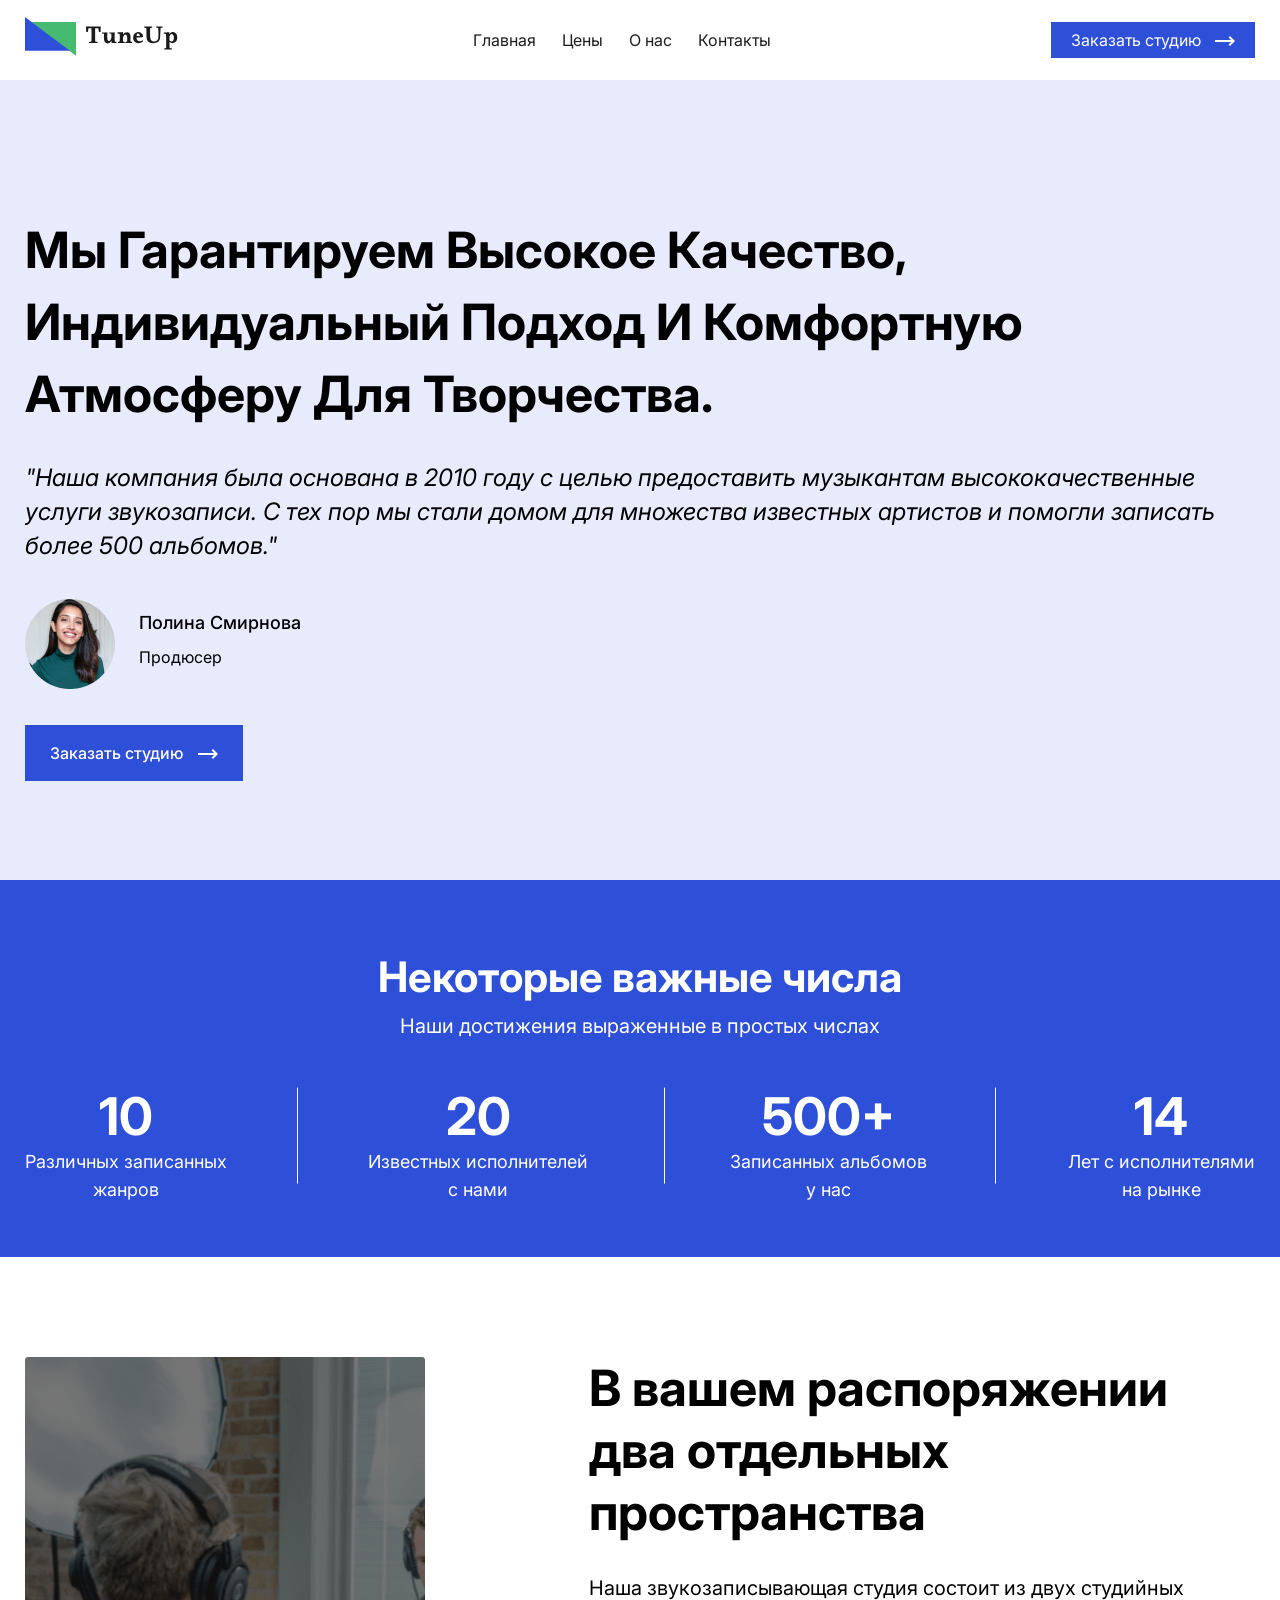
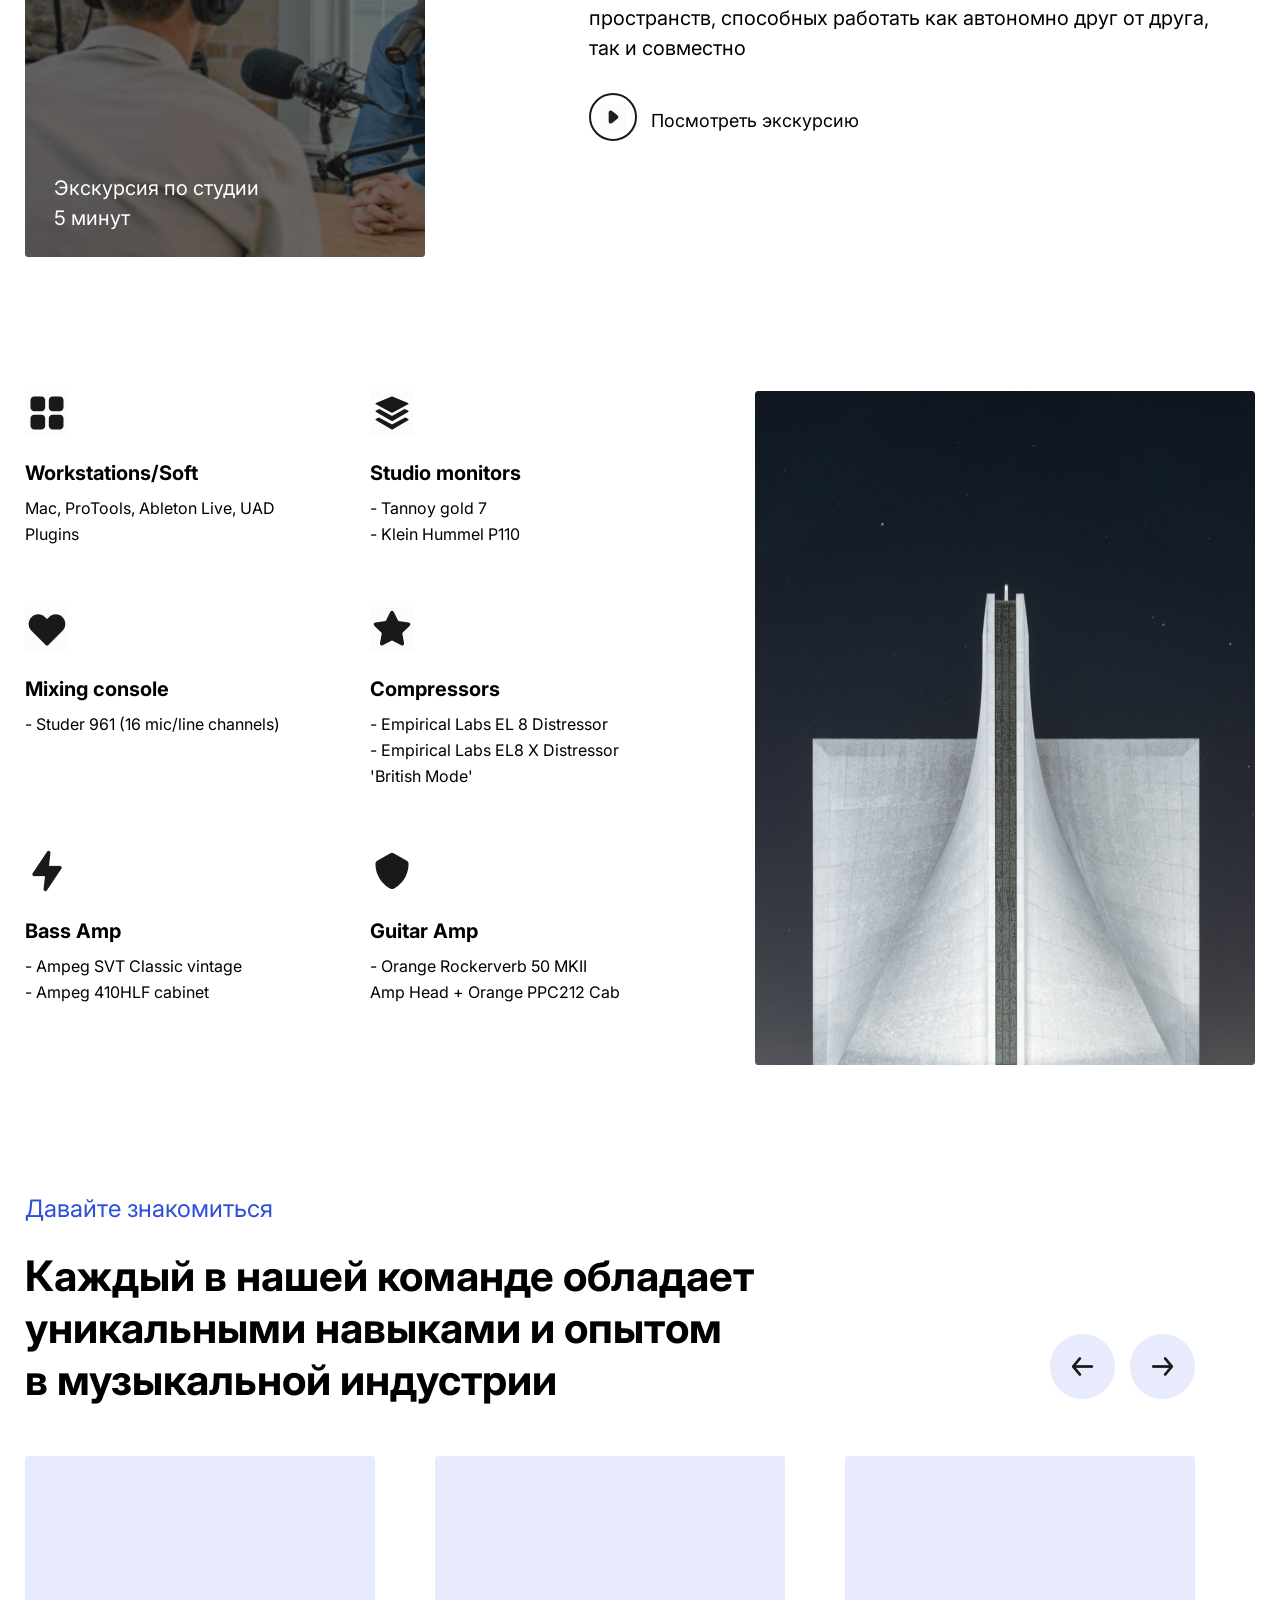
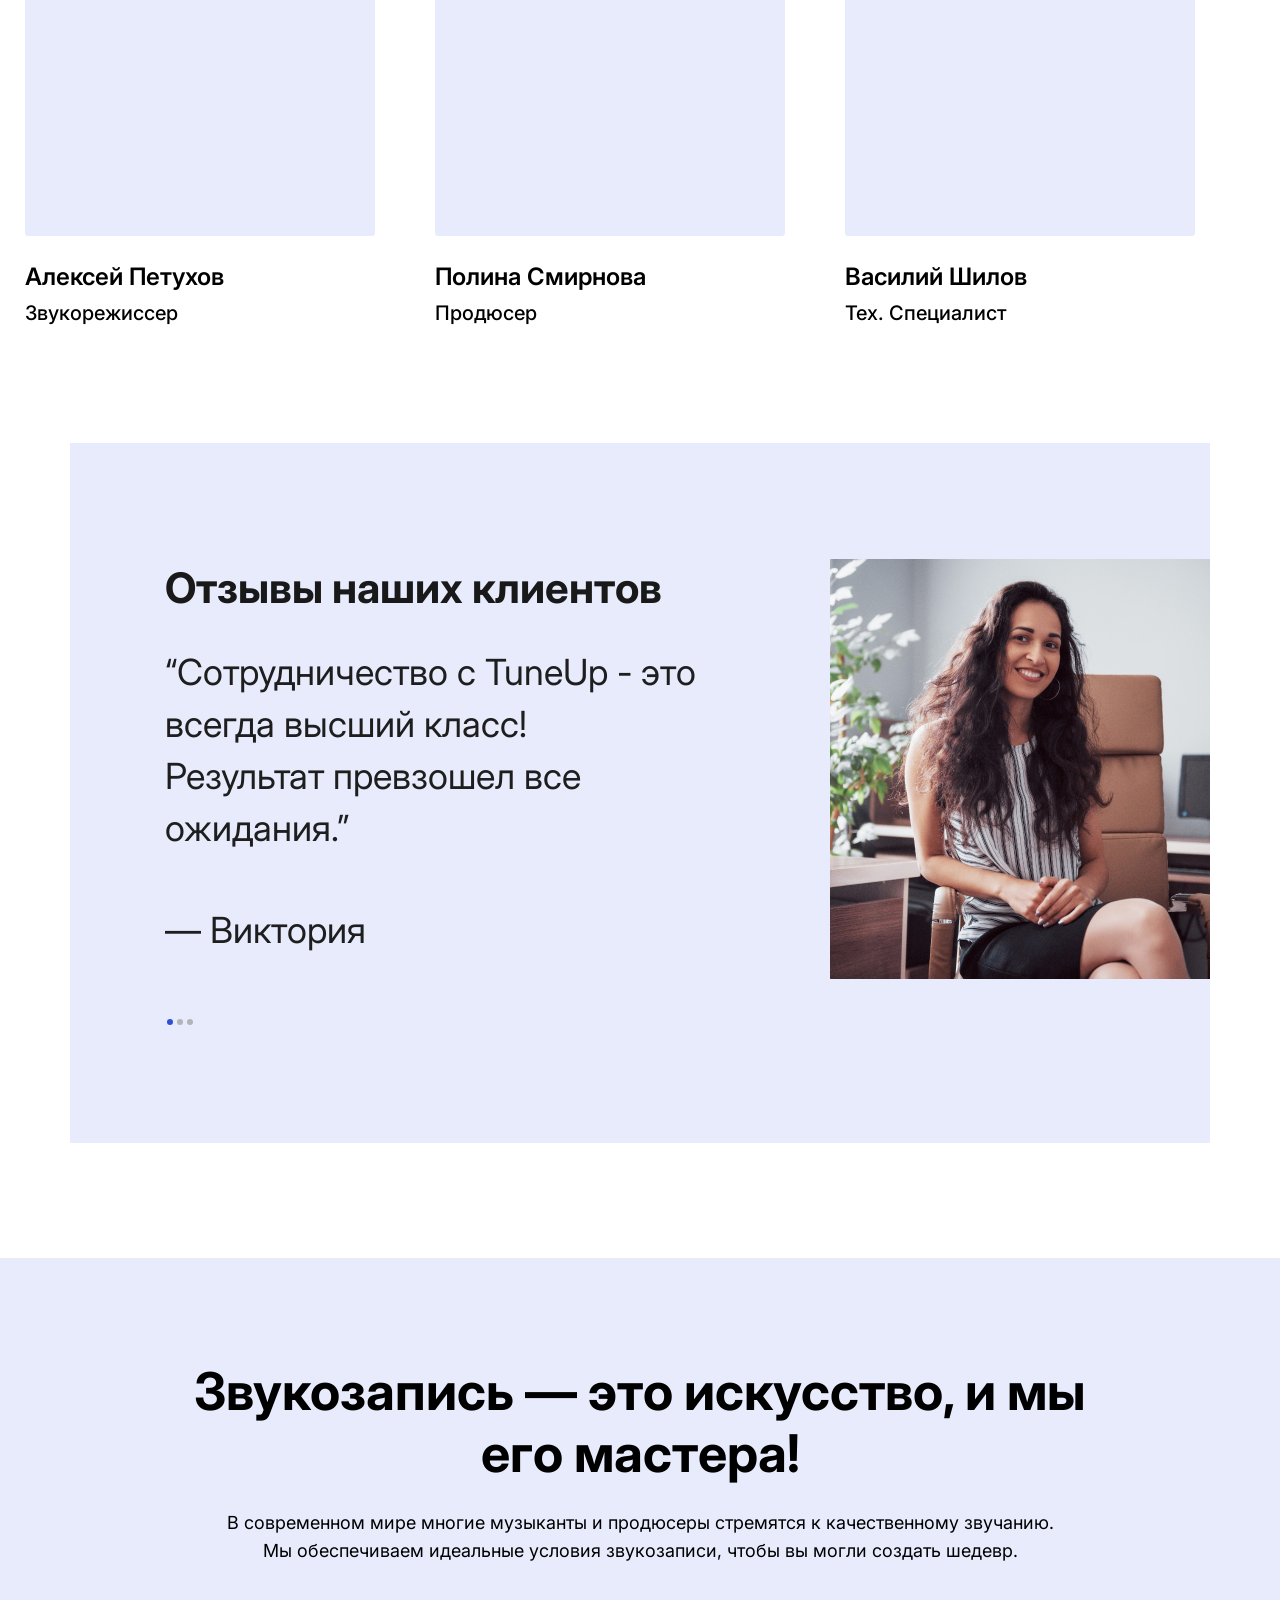
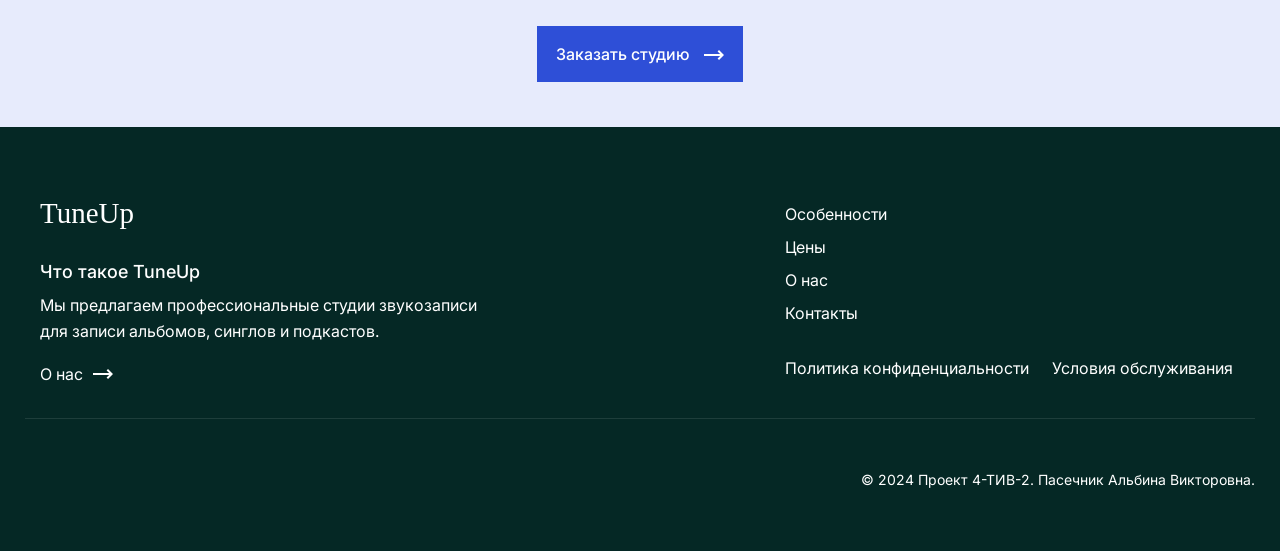
==== commit beddba46: "Update about.html" ====
--- a/about.html
+++ b/about.html
@@ -29,7 +29,7 @@
                         <span></span>
                     </div>
                     <ul class="menu__list">
-                        <li><a href="main.html">Главная</a></li>
+                        <li><a href="index.html">Главная</a></li>
                         <li><a href="price.html">Цены</a></li>
                         <li><a href="about.html">О нас</a></li>
                         <li><a href="contacts.html">Контакты</a></li>
@@ -290,7 +290,7 @@
                 </div>
             </div>
             <div class="down">
-                © 2024 Проект 3-ТИВ-2. Пасечник Альбина Викторовна.
+                © 2024 Проект 4-ТИВ-2. Пасечник Альбина Викторовна.
             </div>
         </div>
     </footer>
@@ -301,4 +301,4 @@
     <script src="js/main.js"></script>
 </body>
 
-</html>+</html>
